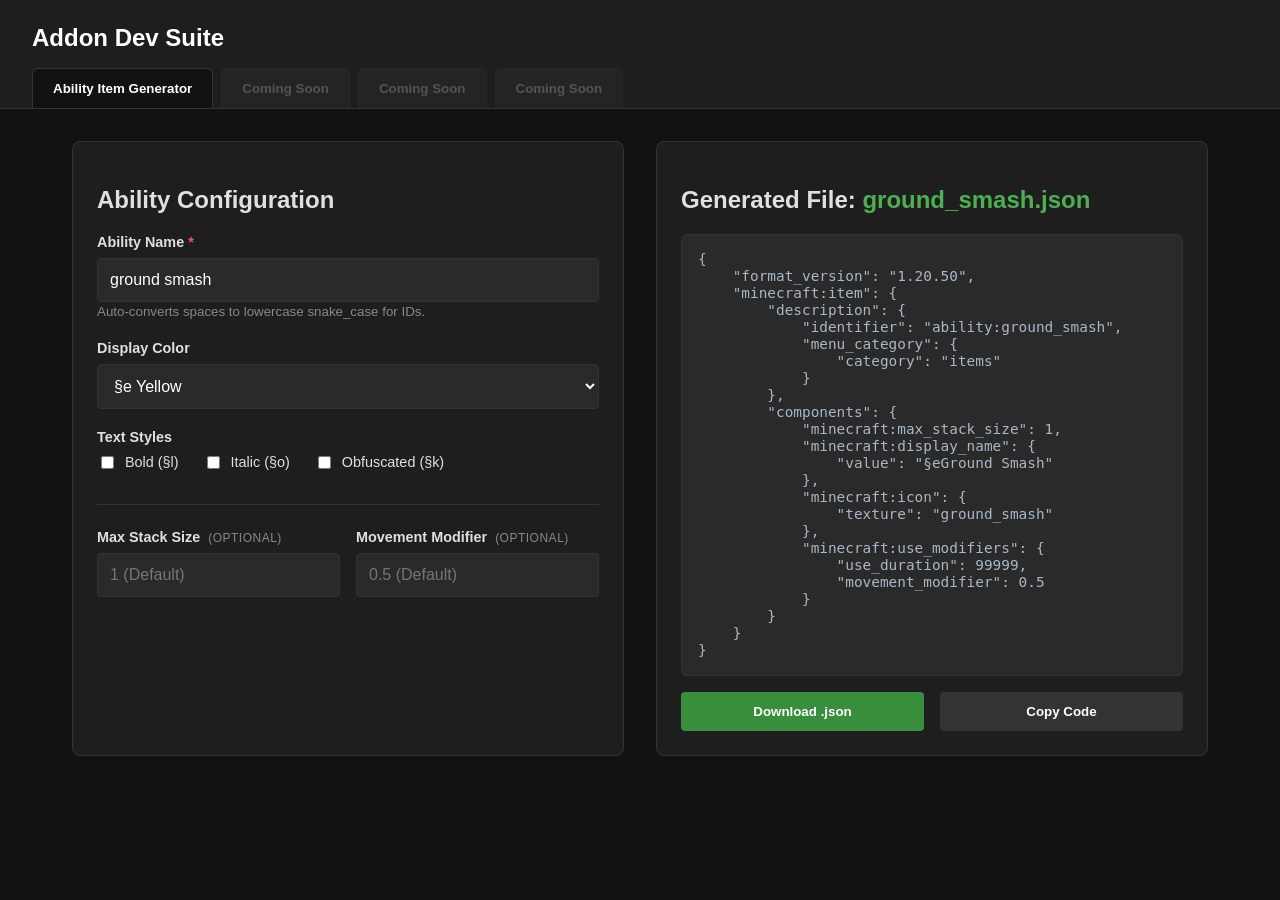
==== main/index.html @ 831263cd "Create index.html" ====
<!DOCTYPE html>
<html lang="en">
<head>
  <meta charset="UTF-8">
  <meta name="viewport" content="width=device-width, initial-scale=1.0">
  <title>Minecraft Addon Developer Tools</title>
  <style>
    :root {
      --bg-main: #121212;
      --bg-card: #1e1e1e;
      --bg-input: #2a2a2a;
      --border: #333;
      --accent: #388e3c;
      --accent-hover: #4caf50;
      --text: #e0e0e0;
      --text-muted: #888;
    }

    body {
      font-family: 'Segoe UI', Tahoma, Geneva, Verdana, sans-serif;
      background-color: var(--bg-main);
      color: var(--text);
      margin: 0;
      padding: 0;
      display: flex;
      flex-direction: column;
      min-height: 100vh;
    }

    header {
      background-color: var(--bg-card);
      border-bottom: 1px solid var(--border);
      padding: 1.5rem 2rem 0 2rem;
    }

    h1 {
      margin: 0 0 1rem 0;
      font-size: 1.5rem;
      color: #fff;
    }

    /* Navigation Tabs */
    .tabs {
      display: flex;
      gap: 0.5rem;
      overflow-x: auto;
    }

    .tab-btn {
      background: var(--bg-input);
      color: var(--text-muted);
      border: 1px solid var(--border);
      border-bottom: none;
      padding: 0.75rem 1.25rem;
      border-radius: 6px 6px 0 0;
      cursor: pointer;
      font-weight: 600;
      transition: all 0.2s ease;
    }

    .tab-btn:hover {
      background: #333;
      color: #fff;
    }

    .tab-btn.active {
      background: var(--bg-main);
      color: #fff;
      border-color: var(--border);
      border-bottom: 1px solid var(--bg-main);
      margin-bottom: -1px;
    }

    .tab-btn.disabled {
      opacity: 0.5;
      cursor: not-allowed;
    }

    /* Main Layout */
    main {
      flex: 1;
      padding: 2rem;
      max-width: 1200px;
      width: 100%;
      margin: 0 auto;
      box-sizing: border-box;
    }

    .tab-content {
      display: none;
    }

    .tab-content.active {
      display: block;
    }

    .coming-soon {
      text-align: center;
      padding: 4rem;
      background-color: var(--bg-card);
      border-radius: 8px;
      border: 1px solid var(--border);
      color: var(--text-muted);
    }

    /* Tool Grid Layout */
    .tool-grid {
      display: grid;
      grid-template-columns: 1fr 1fr;
      gap: 2rem;
    }

    @media (max-width: 768px) {
      .tool-grid {
        grid-template-columns: 1fr;
      }
    }

    .panel {
      background-color: var(--bg-card);
      border: 1px solid var(--border);
      border-radius: 8px;
      padding: 1.5rem;
    }

    .form-group {
      margin-bottom: 1.25rem;
    }

    label {
      display: block;
      margin-bottom: 0.5rem;
      font-weight: 600;
      font-size: 0.9rem;
    }

    .optional-tag {
      font-size: 0.75rem;
      font-weight: normal;
      color: var(--text-muted);
      margin-left: 0.25rem;
      text-transform: uppercase;
      letter-spacing: 0.5px;
    }

    input[type="text"], input[type="number"], select {
      width: 100%;
      padding: 0.75rem;
      background-color: var(--bg-input);
      border: 1px solid var(--border);
      border-radius: 4px;
      color: #fff;
      font-size: 1rem;
      box-sizing: border-box;
    }

    input[type="text"]:focus, input[type="number"]:focus, select:focus {
      outline: none;
      border-color: var(--accent-hover);
    }

    .form-row {
      display: flex;
      gap: 1rem;
    }

    .form-row .form-group {
      flex: 1;
    }

    .checkbox-group {
      display: flex;
      gap: 1.5rem;
      margin-top: 0.5rem;
    }

    .checkbox-label {
      display: flex;
      align-items: center;
      gap: 0.5rem;
      cursor: pointer;
      font-weight: normal;
    }

    /* Formatting Options Selector */
    .color-select option {
      background-color: var(--bg-card);
      color: #fff;
    }

    /* Preview Output */
    pre {
      background-color: var(--bg-input);
      padding: 1rem;
      border-radius: 6px;
      border: 1px solid var(--border);
      overflow-x: auto;
      font-family: 'Consolas', 'Courier New', Courier, monospace;
      font-size: 0.9rem;
      color: #a9b7c6;
    }

    .actions {
      display: flex;
      gap: 1rem;
      margin-top: 1rem;
    }

    button.btn {
      background-color: var(--accent);
      color: white;
      border: none;
      padding: 0.75rem 1.5rem;
      border-radius: 4px;
      font-weight: 600;
      cursor: pointer;
      transition: background 0.2s;
      flex: 1;
    }

    button.btn:hover {
      background-color: var(--accent-hover);
    }

    button.btn-secondary {
      background-color: #333;
    }

    button.btn-secondary:hover {
      background-color: #444;
    }

    hr.divider {
      border: 0;
      height: 1px;
      background: var(--border);
      margin: 1.5rem 0;
    }
  </style>
</head>
<body>

  <header>
    <h1>Addon Dev Suite</h1>
    <div class="tabs">
      <button class="tab-btn active" onclick="switchTab('ability-gen', event)">Ability Item Generator</button>
      <button class="tab-btn disabled" onclick="switchTab('tool-2', event)">Coming Soon</button>
      <button class="tab-btn disabled" onclick="switchTab('tool-3', event)">Coming Soon</button>
      <button class="tab-btn disabled" onclick="switchTab('tool-4', event)">Coming Soon</button>
    </div>
  </header>

  <main>
    <!-- TAB 1: Ability Generator -->
    <div id="ability-gen" class="tab-content active">
      <div class="tool-grid">
        <!-- Input Form -->
        <div class="panel">
          <h2>Ability Configuration</h2>
          
          <div class="form-group">
            <label for="ability-name">Ability Name <span style="color: #ff5252;">*</span></label>
            <input type="text" id="ability-name" placeholder="e.g. ground smash" value="ground smash" oninput="updateJSON()">
            <small style="color: var(--text-muted);">Auto-converts spaces to lowercase snake_case for IDs.</small>
          </div>

          <div class="form-group">
            <label for="color-select">Display Color</label>
            <select id="color-select" class="color-select" onchange="updateJSON()">
              <option value="">None (Default White)</option>
              <option value="§0">§0 Black</option>
              <option value="§1">§1 Dark Blue</option>
              <option value="§2">§2 Dark Green</option>
              <option value="§3">§3 Dark Aqua</option>
              <option value="§4">§4 Dark Red</option>
              <option value="§5">§5 Dark Purple</option>
              <option value="§6">§6 Gold</option>
              <option value="§7">§7 Gray</option>
              <option value="§8">§8 Dark Gray</option>
              <option value="§9">§9 Blue</option>
              <option value="§a">§a Green</option>
              <option value="§b">§b Aqua</option>
              <option value="§c">§c Red</option>
              <option value="§d">§d Light Purple</option>
              <option value="§e" selected>§e Yellow</option>
              <option value="§f">§f White</option>
              <option value="§g">§g Minecoin Gold</option>
              <option value="§h">§h Quartz</option>
              <option value="§i">§i Iron</option>
              <option value="§j">§j Netherite</option>
              <option value="§m">§m Redstone</option>
              <option value="§n">§n Copper</option>
              <option value="§p">§p Gold (Material)</option>
              <option value="§q">§q Emerald</option>
              <option value="§s">§s Diamond</option>
              <option value="§t">§t Lapis</option>
              <option value="§u">§u Amethyst</option>
              <option value="§v">§v Resin</option>
            </select>
          </div>

          <div class="form-group">
            <label>Text Styles</label>
            <div class="checkbox-group">
              <label class="checkbox-label">
                <input type="checkbox" id="style-bold" onchange="updateJSON()"> Bold (§l)
              </label>
              <label class="checkbox-label">
                <input type="checkbox" id="style-italic" onchange="updateJSON()"> Italic (§o)
              </label>
              <label class="checkbox-label">
                <input type="checkbox" id="style-obfuscated" onchange="updateJSON()"> Obfuscated (§k)
              </label>
            </div>
          </div>

          <hr class="divider">

          <!-- Optional Settings -->
          <div class="form-row">
            <div class="form-group">
              <label for="max-stack">
                Max Stack Size 
                <span class="optional-tag">(Optional)</span>
              </label>
              <input type="number" id="max-stack" placeholder="1 (Default)" min="1" max="64" oninput="updateJSON()">
            </div>

            <div class="form-group">
              <label for="movement-modifier">
                Movement Modifier 
                <span class="optional-tag">(Optional)</span>
              </label>
              <input type="number" id="movement-modifier" step="0.1" placeholder="0.5 (Default)" min="0" max="1" oninput="updateJSON()">
            </div>
          </div>

        </div>

        <!-- Output JSON Panel -->
        <div class="panel">
          <h2>Generated File: <span id="filename-preview" style="color: var(--accent-hover);">ground_smash.json</span></h2>
          <pre><code id="json-preview"></code></pre>

          <div class="actions">
            <button class="btn" onclick="downloadJSON()">Download .json</button>
            <button class="btn btn-secondary" onclick="copyJSON()">Copy Code</button>
          </div>
        </div>
      </div>
    </div>

    <!-- Placeholder Tabs -->
    <div id="tool-2" class="tab-content">
      <div class="coming-soon">
        <h2>Tool #2 - Coming Soon</h2>
        <p>This developer tool is currently under construction.</p>
      </div>
    </div>

    <div id="tool-3" class="tab-content">
      <div class="coming-soon">
        <h2>Tool #3 - Coming Soon</h2>
        <p>This developer tool is currently under construction.</p>
      </div>
    </div>

    <div id="tool-4" class="tab-content">
      <div class="coming-soon">
        <h2>Tool #4 - Coming Soon</h2>
        <p>This developer tool is currently under construction.</p>
      </div>
    </div>
  </main>

  <script>
    // Tab switching functionality
    function switchTab(tabId, evt) {
      document.querySelectorAll('.tab-btn').forEach(btn => btn.classList.remove('active'));
      document.querySelectorAll('.tab-content').forEach(content => content.classList.remove('active'));
      
      evt.currentTarget.classList.add('active');
      document.getElementById(tabId).classList.add('active');
    }

    // Helper: Convert string to Title Case
    function toTitleCase(str) {
      return str.toLowerCase().split(' ').map(word => {
        return (word.charAt(0).toUpperCase() + word.slice(1));
      }).join(' ');
    }

    // Helper: Convert string to snake_case
    function toSnakeCase(str) {
      return str.trim().toLowerCase().replace(/\s+/g, '_').replace(/[^a-z0-9_]/g, '');
    }

    // Core generator script
    function generateData() {
      const rawInput = document.getElementById('ability-name').value || 'ability';
      
      const snakeName = toSnakeCase(rawInput);
      const titleName = toTitleCase(rawInput);

      // Formatting codes
      const colorCode = document.getElementById('color-select').value;
      const isBold = document.getElementById('style-bold').checked ? '§l' : '';
      const isItalic = document.getElementById('style-italic').checked ? '§o' : '';
      const isObfuscated = document.getElementById('style-obfuscated').checked ? '§k' : '';

      const formattingPrefix = `${colorCode}${isBold}${isItalic}${isObfuscated}`;
      const finalDisplayName = `${formattingPrefix}${titleName}`;

      // Handle optional settings with fallbacks
      const rawStack = document.getElementById('max-stack').value;
      const maxStack = rawStack !== '' ? parseInt(rawStack, 10) : 1;

      const rawMove = document.getElementById('movement-modifier').value;
      const moveModifier = rawMove !== '' ? parseFloat(rawMove) : 0.5;

      const jsonObject = {
        "format_version": "1.20.50",
        "minecraft:item": {
          "description": {
            "identifier": `ability:${snakeName}`,
            "menu_category": {
              "category": "items"
            }
          },
          "components": {
            "minecraft:max_stack_size": maxStack,
            "minecraft:display_name": {
              "value": finalDisplayName
            },
            "minecraft:icon": {
              "texture": snakeName
            },
            "minecraft:use_modifiers": {
              "use_duration": 99999,
              "movement_modifier": moveModifier
            }
          }
        }
      };

      return {
        filename: `${snakeName || 'ability'}.json`,
        jsonString: JSON.stringify(jsonObject, null, 4)
      };
    }

    function updateJSON() {
      const { filename, jsonString } = generateData();
      document.getElementById('filename-preview').innerText = filename;
      document.getElementById('json-preview').innerText = jsonString;
    }

    function downloadJSON() {
      const { filename, jsonString } = generateData();
      const blob = new Blob([jsonString], { type: 'application/json' });
      const url = URL.createObjectURL(blob);
      const a = document.createElement('a');
      a.href = url;
      a.download = filename;
      document.body.appendChild(a);
      a.click();
      document.body.removeChild(a);
      URL.revokeObjectURL(url);
    }

    function copyJSON() {
      const { jsonString } = generateData();
      navigator.clipboard.writeText(jsonString).then(() => {
        alert('JSON copied to clipboard!');
      });
    }

    // Initialize default state
    updateJSON();
  </script>
</body>
</html>
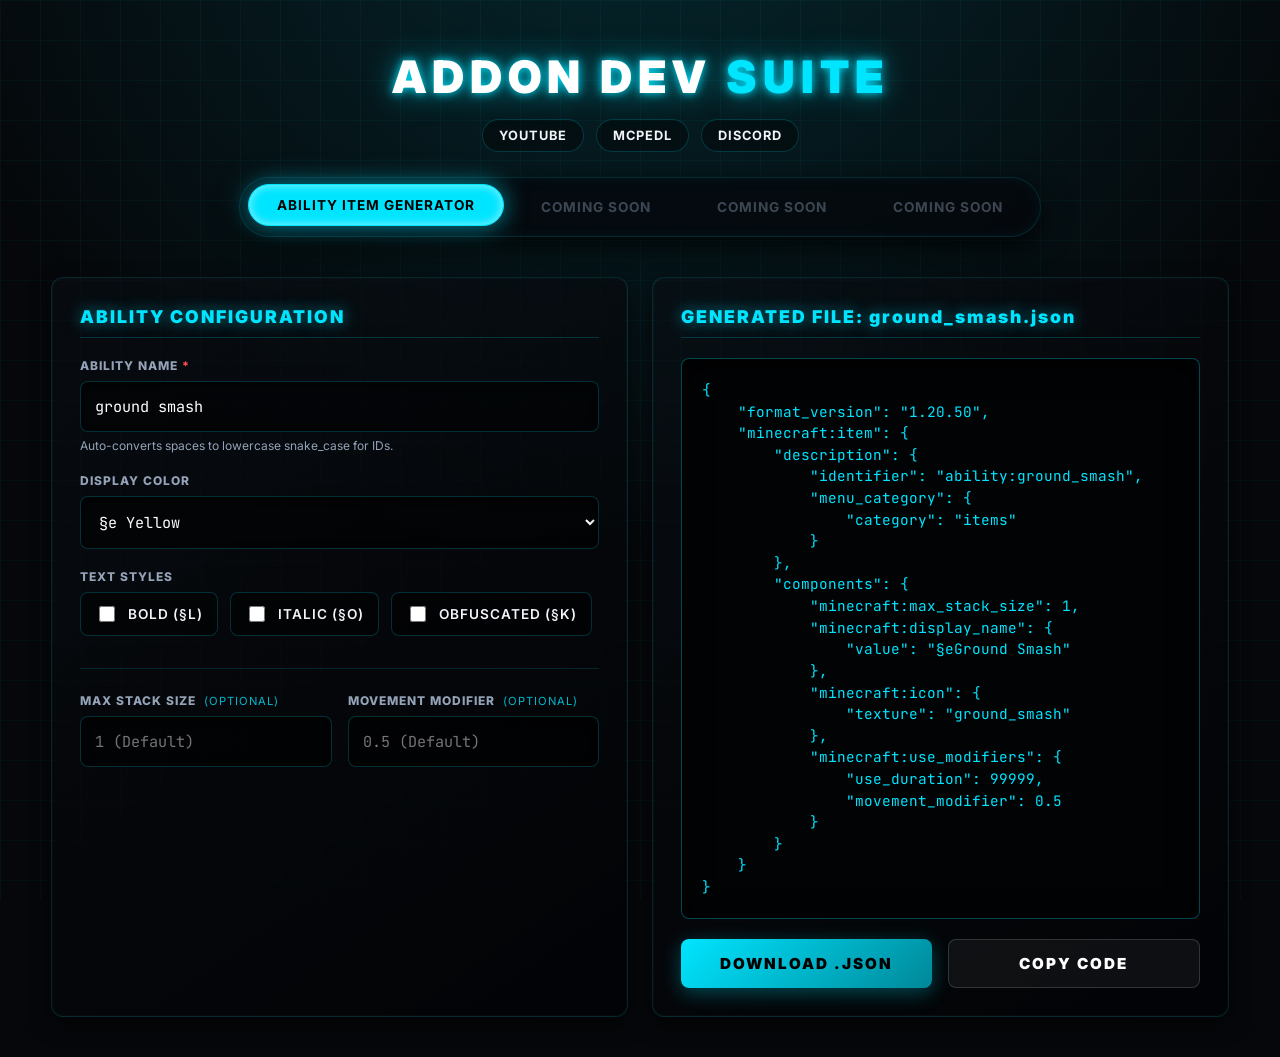
==== commit 5a84b93f: "Refactor index.html for better styling and layout Updated styles and structure for improved UI and U" ====
--- a/main/index.html
+++ b/main/index.html
@@ -4,164 +4,279 @@
   <meta charset="UTF-8">
   <meta name="viewport" content="width=device-width, initial-scale=1.0">
   <title>Minecraft Addon Developer Tools</title>
+  
+  <link rel="preconnect" href="https://fonts.googleapis.com">
+  <link rel="preconnect" href="https://fonts.gstatic.com" crossorigin>
+  <link href="https://fonts.googleapis.com/css2?family=Inter:wght@400;600;700;800;900&family=JetBrains+Mono:wght@400;700;800&display=swap" rel="stylesheet">
+
   <style>
-    :root {
-      --bg-main: #121212;
-      --bg-card: #1e1e1e;
-      --bg-input: #2a2a2a;
-      --border: #333;
-      --accent: #388e3c;
-      --accent-hover: #4caf50;
-      --text: #e0e0e0;
-      --text-muted: #888;
+    :root { 
+      --cyan: #00e5ff; 
+      --cyan-glow: rgba(0, 229, 255, 0.6);
+      --cyan-dim: rgba(0, 229, 255, 0.1);
+      --bg-dark: #05070a; 
+      --card-bg: rgba(10, 14, 20, 0.6); 
+      --card-border: rgba(0, 229, 255, 0.2);
+      --text-main: #f1f5f9;
+      --text-muted: #94a3b8;
+      --danger: #ff4d4d;
+    }
+
+    /* BASE STYLES & SCROLLBAR */
+    html { scroll-behavior: smooth; }
+
+    ::-webkit-scrollbar { width: 8px; height: 8px; }
+    ::-webkit-scrollbar-track { background: var(--bg-dark); }
+    ::-webkit-scrollbar-thumb { 
+      background: var(--cyan-dim); 
+      border-radius: 10px; 
+      border: 1px solid var(--card-border); 
+    }
+    ::-webkit-scrollbar-thumb:hover { 
+      background: var(--cyan); 
+      box-shadow: 0 0 10px var(--cyan-glow); 
     }
 
     body {
-      font-family: 'Segoe UI', Tahoma, Geneva, Verdana, sans-serif;
-      background-color: var(--bg-main);
-      color: var(--text);
+      font-family: 'Inter', sans-serif;
+      background-color: var(--bg-dark);
+      background-image: 
+        radial-gradient(circle at 50% -20%, rgba(0, 229, 255, 0.15) 0%, transparent 60%),
+        linear-gradient(rgba(0, 229, 255, 0.04) 1px, transparent 1px),
+        linear-gradient(90deg, rgba(0, 229, 255, 0.04) 1px, transparent 1px);
+      background-size: 100% 100%, 40px 40px, 40px 40px;
+      background-attachment: fixed;
+      color: var(--text-main);
+      min-height: 100vh;
       margin: 0;
-      padding: 0;
+      padding: 40px 20px;
+      box-sizing: border-box;
+    }
+
+    header {
+      text-align: center;
+      margin-bottom: 30px;
+    }
+
+    h1 {
+      text-align: center;
+      color: #ffffff;
+      font-weight: 900;
+      font-size: 2.8rem;
+      letter-spacing: 6px;
+      margin-bottom: 15px;
+      margin-top: 10px;
+      text-shadow: 0 0 30px var(--cyan-glow), 0 0 10px var(--cyan);
+      text-transform: uppercase;
+    }
+
+    h1 span { color: var(--cyan); }
+
+    /* SOCIAL LINKS */
+    .social-links {
       display: flex;
-      flex-direction: column;
-      min-height: 100vh;
-    }
-
-    header {
-      background-color: var(--bg-card);
-      border-bottom: 1px solid var(--border);
-      padding: 1.5rem 2rem 0 2rem;
-    }
-
-    h1 {
-      margin: 0 0 1rem 0;
-      font-size: 1.5rem;
-      color: #fff;
-    }
-
-    /* Navigation Tabs */
+      justify-content: center;
+      gap: 12px;
+      margin-bottom: 25px;
+    }
+
+    .social-btn {
+      padding: 8px 16px;
+      border-radius: 20px;
+      font-size: 0.8rem;
+      font-weight: 700;
+      text-decoration: none;
+      text-transform: uppercase;
+      letter-spacing: 1px;
+      color: var(--text-main);
+      background: rgba(0, 0, 0, 0.4);
+      border: 1px solid var(--card-border);
+      transition: all 0.3s ease;
+    }
+
+    .social-btn:hover {
+      color: #000;
+      background: var(--cyan);
+      border-color: var(--cyan);
+      box-shadow: 0 0 15px var(--cyan-glow);
+      transform: translateY(-2px);
+    }
+
+    main {
+      max-width: 1400px;
+      width: 95%;
+      margin: auto;
+      position: relative;
+    }
+
+    /* TABS */
     .tabs {
       display: flex;
-      gap: 0.5rem;
-      overflow-x: auto;
+      flex-wrap: wrap;
+      gap: 8px;
+      justify-content: center;
+      margin-bottom: 40px;
+      background: rgba(5, 7, 10, 0.7);
+      padding: 8px;
+      border-radius: 50px;
+      width: fit-content;
+      margin-inline: auto;
+      border: 1px solid rgba(0, 229, 255, 0.15);
+      backdrop-filter: blur(16px);
+      box-shadow: 0 10px 30px rgba(0,0,0,0.8), inset 0 0 15px rgba(0, 229, 255, 0.05);
     }
 
     .tab-btn {
-      background: var(--bg-input);
+      padding: 12px 28px;
+      cursor: pointer;
+      border-radius: 40px;
+      font-weight: 700;
+      font-size: 0.85rem;
+      text-transform: uppercase;
+      letter-spacing: 1px;
+      transition: all 0.3s cubic-bezier(0.4, 0, 0.2, 1);
       color: var(--text-muted);
-      border: 1px solid var(--border);
-      border-bottom: none;
-      padding: 0.75rem 1.25rem;
-      border-radius: 6px 6px 0 0;
-      cursor: pointer;
-      font-weight: 600;
-      transition: all 0.2s ease;
-    }
-
-    .tab-btn:hover {
-      background: #333;
-      color: #fff;
+      border: 1px solid transparent;
+      background: transparent;
+      font-family: 'Inter', sans-serif;
+    }
+
+    .tab-btn:hover:not(.disabled) {
+      color: #ffffff;
+      background: rgba(0, 229, 255, 0.05);
+      text-shadow: 0 0 8px rgba(255, 255, 255, 0.5);
     }
 
     .tab-btn.active {
-      background: var(--bg-main);
-      color: #fff;
-      border-color: var(--border);
-      border-bottom: 1px solid var(--bg-main);
-      margin-bottom: -1px;
+      background: var(--cyan);
+      color: #000000;
+      box-shadow: 0 0 25px var(--cyan-glow), inset 0 0 10px rgba(255,255,255,0.6);
+      border-color: var(--cyan);
+      transform: translateY(-2px);
     }
 
     .tab-btn.disabled {
-      opacity: 0.5;
+      opacity: 0.4;
       cursor: not-allowed;
     }
 
-    /* Main Layout */
-    main {
-      flex: 1;
-      padding: 2rem;
-      max-width: 1200px;
-      width: 100%;
-      margin: 0 auto;
-      box-sizing: border-box;
-    }
-
+    /* TAB CONTENT & ANIMATIONS */
     .tab-content {
       display: none;
     }
 
     .tab-content.active {
       display: block;
-    }
-
-    .coming-soon {
-      text-align: center;
-      padding: 4rem;
-      background-color: var(--bg-card);
-      border-radius: 8px;
-      border: 1px solid var(--border);
-      color: var(--text-muted);
-    }
-
-    /* Tool Grid Layout */
+      animation: fadeIn 0.5s cubic-bezier(0.2, 0.8, 0.2, 1) forwards;
+    }
+
+    @keyframes fadeIn {
+      from { opacity: 0; transform: translateY(20px) scale(0.98); filter: blur(6px); }
+      to { opacity: 1; transform: translateY(0) scale(1); filter: blur(0); }
+    }
+
+    /* TOOL GRID & CARDS */
     .tool-grid {
       display: grid;
       grid-template-columns: 1fr 1fr;
-      gap: 2rem;
-    }
-
-    @media (max-width: 768px) {
+      gap: 24px;
+    }
+
+    @media (max-width: 900px) {
       .tool-grid {
         grid-template-columns: 1fr;
       }
     }
 
-    .panel {
-      background-color: var(--bg-card);
-      border: 1px solid var(--border);
-      border-radius: 8px;
-      padding: 1.5rem;
-    }
-
+    .panel, .coming-soon {
+      background: linear-gradient(145deg, var(--card-bg) 0%, rgba(2, 3, 5, 0.9) 100%);
+      border: 1px solid rgba(0, 229, 255, 0.15);
+      border-radius: 12px;
+      padding: 28px;
+      backdrop-filter: blur(20px) saturate(150%);
+      position: relative;
+      overflow: hidden;
+      box-shadow: 0 8px 20px rgba(0,0,0,0.6), inset 0 0 0 1px rgba(255,255,255,0.02);
+    }
+
+    /* Top Laser Border Animation */
+    .panel::before {
+      content: ''; 
+      position: absolute; 
+      top: 0; left: 0; 
+      width: 100%; height: 2px; 
+      background: linear-gradient(90deg, transparent, var(--cyan), #ffffff, var(--cyan), transparent);
+      transform: translateX(-100%); 
+      transition: transform 0.6s ease;
+    }
+
+    .panel:hover::before { transform: translateX(0); }
+
+    .panel h2, .coming-soon h2 {
+      font-size: 1.1rem; 
+      text-transform: uppercase; 
+      color: var(--cyan); 
+      margin-top: 0;
+      margin-bottom: 20px; 
+      font-weight: 900; 
+      border-bottom: 1px solid rgba(0, 229, 255, 0.2); 
+      padding-bottom: 10px;
+      letter-spacing: 2px;
+      text-shadow: 0 0 15px var(--cyan-glow);
+    }
+
+    /* FORMS & INPUTS */
     .form-group {
-      margin-bottom: 1.25rem;
+      margin-bottom: 20px;
     }
 
     label {
       display: block;
-      margin-bottom: 0.5rem;
-      font-weight: 600;
-      font-size: 0.9rem;
+      font-size: 0.75rem;
+      text-transform: uppercase;
+      color: var(--text-muted);
+      margin-bottom: 8px;
+      font-weight: 800;
+      letter-spacing: 1px;
     }
 
     .optional-tag {
-      font-size: 0.75rem;
+      font-size: 0.7rem;
       font-weight: normal;
-      color: var(--text-muted);
+      color: var(--cyan);
       margin-left: 0.25rem;
-      text-transform: uppercase;
-      letter-spacing: 0.5px;
+      opacity: 0.8;
     }
 
     input[type="text"], input[type="number"], select {
       width: 100%;
-      padding: 0.75rem;
-      background-color: var(--bg-input);
-      border: 1px solid var(--border);
-      border-radius: 4px;
+      background: rgba(0,0,0,0.5);
+      border: 1px solid rgba(0, 229, 255, 0.2);
+      padding: 14px;
+      border-radius: 8px;
       color: #fff;
-      font-size: 1rem;
+      font-family: 'JetBrains Mono', monospace;
+      font-size: 0.95rem;
       box-sizing: border-box;
+      outline: none;
+      transition: all 0.3s ease;
+      box-shadow: inset 0 2px 10px rgba(0,0,0,0.8);
     }
 
     input[type="text"]:focus, input[type="number"]:focus, select:focus {
-      outline: none;
-      border-color: var(--accent-hover);
+      border-color: var(--cyan);
+      box-shadow: 0 0 20px var(--cyan-glow), inset 0 0 10px rgba(0, 229, 255, 0.1);
+      background: rgba(0, 229, 255, 0.05);
+    }
+
+    select option {
+      background-color: var(--bg-dark);
+      color: #fff;
     }
 
     .form-row {
       display: flex;
-      gap: 1rem;
+      gap: 16px;
     }
 
     .form-row .form-group {
@@ -170,78 +285,130 @@
 
     .checkbox-group {
       display: flex;
-      gap: 1.5rem;
-      margin-top: 0.5rem;
+      flex-wrap: wrap;
+      gap: 12px;
+      margin-top: 8px;
     }
 
     .checkbox-label {
+      background: rgba(0,0,0,0.5);
+      border: 1px solid var(--card-border);
+      padding: 10px 14px;
+      border-radius: 8px;
       display: flex;
       align-items: center;
-      gap: 0.5rem;
+      gap: 10px;
       cursor: pointer;
-      font-weight: normal;
-    }
-
-    /* Formatting Options Selector */
-    .color-select option {
-      background-color: var(--bg-card);
-      color: #fff;
-    }
-
-    /* Preview Output */
+      transition: 0.3s;
+      font-size: 0.85rem;
+      font-weight: 600;
+      color: var(--text-main);
+    }
+
+    .checkbox-label:hover {
+      background: rgba(0, 229, 255, 0.1);
+      border-color: var(--cyan);
+      box-shadow: 0 0 15px rgba(0, 229, 255, 0.1);
+    }
+
+    .checkbox-label input[type="checkbox"] {
+      accent-color: var(--cyan);
+      width: 16px;
+      height: 16px;
+      cursor: pointer;
+    }
+
+    /* CODE & PREVIEW OUTPUT */
     pre {
-      background-color: var(--bg-input);
-      padding: 1rem;
-      border-radius: 6px;
-      border: 1px solid var(--border);
-      overflow-x: auto;
-      font-family: 'Consolas', 'Courier New', Courier, monospace;
-      font-size: 0.9rem;
-      color: #a9b7c6;
-    }
-
+      background: #020305; 
+      padding: 20px; 
+      border-radius: 8px; 
+      border: 1px solid rgba(0, 229, 255, 0.3); 
+      overflow-x: auto; 
+      font-family: 'JetBrains Mono', monospace; 
+      font-size: 0.9rem; 
+      color: var(--cyan); 
+      box-shadow: inset 0 5px 30px rgba(0,0,0,0.9);
+      line-height: 1.5;
+    }
+
+    code {
+      font-family: inherit;
+    }
+
+    /* BUTTONS & ACTIONS */
     .actions {
       display: flex;
-      gap: 1rem;
-      margin-top: 1rem;
+      gap: 16px;
+      margin-top: 20px;
     }
 
     button.btn {
-      background-color: var(--accent);
-      color: white;
+      flex: 1;
+      padding: 14px; 
+      background: linear-gradient(135deg, var(--cyan) 0%, #008899 100%); 
+      color: #000;
       border: none;
-      padding: 0.75rem 1.5rem;
-      border-radius: 4px;
-      font-weight: 600;
-      cursor: pointer;
-      transition: background 0.2s;
-      flex: 1;
-    }
-
-    button.btn:hover {
-      background-color: var(--accent-hover);
+      border-radius: 8px;
+      font-weight: 900;
+      font-size: 0.95rem;
+      text-transform: uppercase;
+      letter-spacing: 2px;
+      cursor: pointer; 
+      transition: all 0.3s ease;
+      box-shadow: 0 5px 20px rgba(0, 229, 255, 0.3);
+      font-family: 'Inter', sans-serif;
+    }
+
+    button.btn:hover { 
+      transform: translateY(-2px); 
+      box-shadow: 0 10px 25px var(--cyan-glow); 
+      background: linear-gradient(135deg, #44ffff 0%, var(--cyan) 100%);
     }
 
     button.btn-secondary {
-      background-color: #333;
+      background: rgba(255,255,255,0.05);
+      color: #fff; 
+      border: 1px solid rgba(255,255,255,0.15); 
+      box-shadow: none;
     }
 
     button.btn-secondary:hover {
-      background-color: #444;
+      background: var(--cyan-dim);
+      color: var(--cyan);
+      border-color: var(--cyan);
+      box-shadow: 0 0 15px var(--cyan-glow);
     }
 
     hr.divider {
       border: 0;
       height: 1px;
-      background: var(--border);
-      margin: 1.5rem 0;
+      background: rgba(0, 229, 255, 0.15);
+      margin: 24px 0;
+    }
+
+    .coming-soon {
+      text-align: center;
+      padding: 60px 20px;
+      color: var(--text-muted);
+    }
+
+    .coming-soon p {
+      font-size: 1rem;
     }
   </style>
 </head>
 <body>
 
   <header>
-    <h1>Addon Dev Suite</h1>
+    <h1>Addon Dev <span>Suite</span></h1>
+    
+    <div class="social-links">
+      <a href="https://www.youtube.com/@TapMCBE" target="_blank" rel="noopener noreferrer" class="social-btn">YouTube</a>
+      <a href="https://mcpedl.com/user/tap4954/" target="_blank" rel="noopener noreferrer" class="social-btn">MCPEDL</a>
+      <a href="https://discord.gg/Yr7Dbwc5f5" target="_blank" rel="noopener noreferrer" class="social-btn">Discord</a>
+    </div>
+
     <div class="tabs">
       <button class="tab-btn active" onclick="switchTab('ability-gen', event)">Ability Item Generator</button>
       <button class="tab-btn disabled" onclick="switchTab('tool-2', event)">Coming Soon</button>
@@ -251,22 +418,20 @@
   </header>
 
   <main>
-    <!-- TAB 1: Ability Generator -->
     <div id="ability-gen" class="tab-content active">
       <div class="tool-grid">
-        <!-- Input Form -->
         <div class="panel">
           <h2>Ability Configuration</h2>
           
           <div class="form-group">
-            <label for="ability-name">Ability Name <span style="color: #ff5252;">*</span></label>
+            <label for="ability-name">Ability Name <span style="color: var(--danger);">*</span></label>
             <input type="text" id="ability-name" placeholder="e.g. ground smash" value="ground smash" oninput="updateJSON()">
-            <small style="color: var(--text-muted);">Auto-converts spaces to lowercase snake_case for IDs.</small>
+            <small style="color: var(--text-muted); font-size: 0.75rem; display: block; margin-top: 6px;">Auto-converts spaces to lowercase snake_case for IDs.</small>
           </div>
 
           <div class="form-group">
             <label for="color-select">Display Color</label>
-            <select id="color-select" class="color-select" onchange="updateJSON()">
+            <select id="color-select" onchange="updateJSON()">
               <option value="">None (Default White)</option>
               <option value="§0">§0 Black</option>
               <option value="§1">§1 Dark Blue</option>
@@ -316,7 +481,6 @@
 
           <hr class="divider">
 
-          <!-- Optional Settings -->
           <div class="form-row">
             <div class="form-group">
               <label for="max-stack">
@@ -337,9 +501,8 @@
 
         </div>
 
-        <!-- Output JSON Panel -->
         <div class="panel">
-          <h2>Generated File: <span id="filename-preview" style="color: var(--accent-hover);">ground_smash.json</span></h2>
+          <h2>Generated File: <span id="filename-preview" style="color: var(--cyan); text-transform: none;">ground_smash.json</span></h2>
           <pre><code id="json-preview"></code></pre>
 
           <div class="actions">
@@ -350,7 +513,6 @@
       </div>
     </div>
 
-    <!-- Placeholder Tabs -->
     <div id="tool-2" class="tab-content">
       <div class="coming-soon">
         <h2>Tool #2 - Coming Soon</h2>
